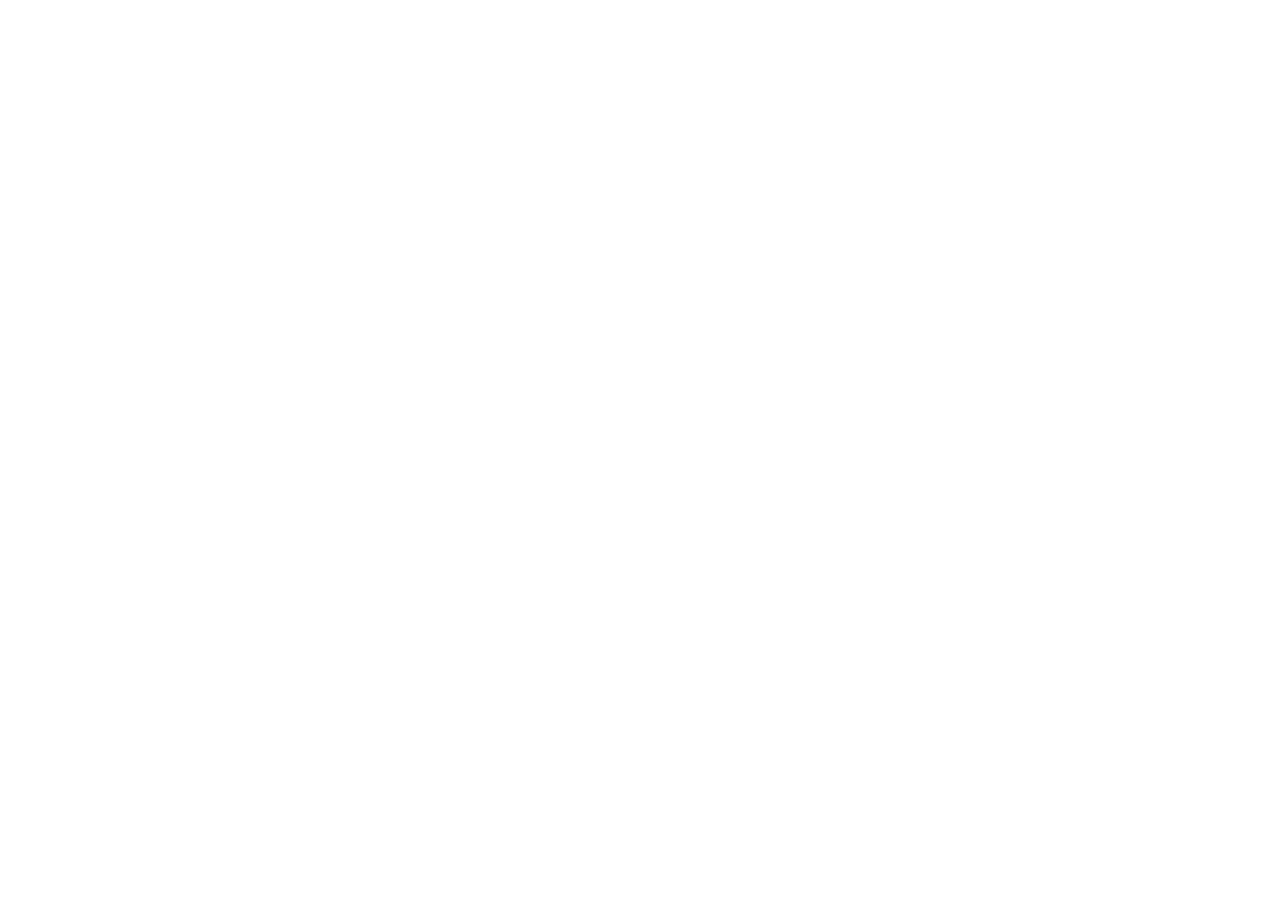
==== index.html @ 35215940 "responsive layout" ====
<!DOCTYPE html>
<html lang="en">
<head>
    <meta charset="UTF-8">
    <meta name="viewport" content="width=device-width, initial-scale=1.0">
    <title>Responsive Digen</title>
</head>
<body>
    
</body>
</html>
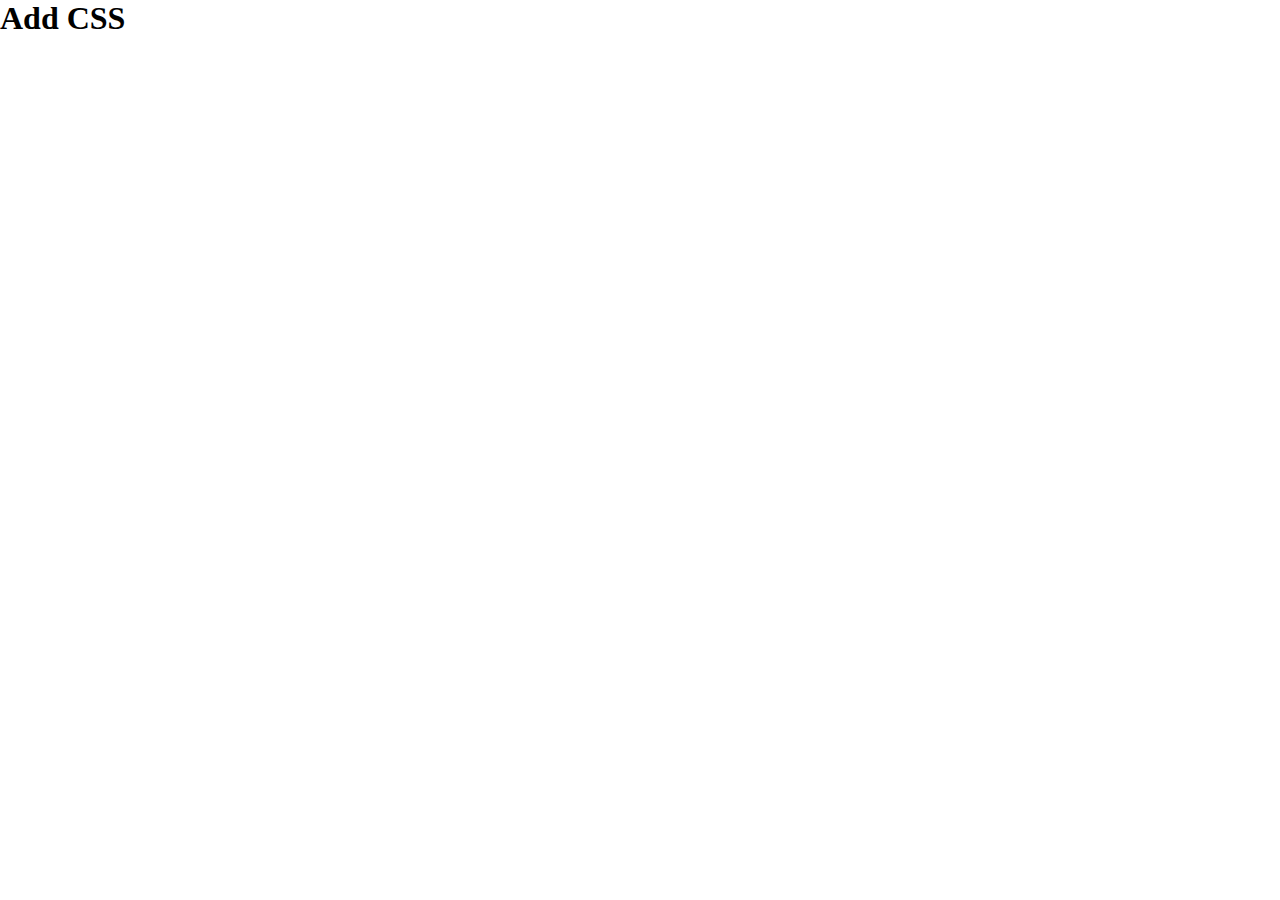
==== commit 7a2921df: "add css" ====
--- a/index.html
+++ b/index.html
@@ -4,8 +4,11 @@
     <meta charset="UTF-8">
     <meta name="viewport" content="width=device-width, initial-scale=1.0">
     <title>Responsive Digen</title>
+    <link rel="stylesheet" href="./style/style.css">
 </head>
 <body>
-    
+    <h1>
+        Add CSS  
+    </h1>
 </body>
 </html>--- a/style/style.css
+++ b/style/style.css
@@ -0,0 +1,4 @@
+*{
+    margin: 0;
+    padding: 0;
+}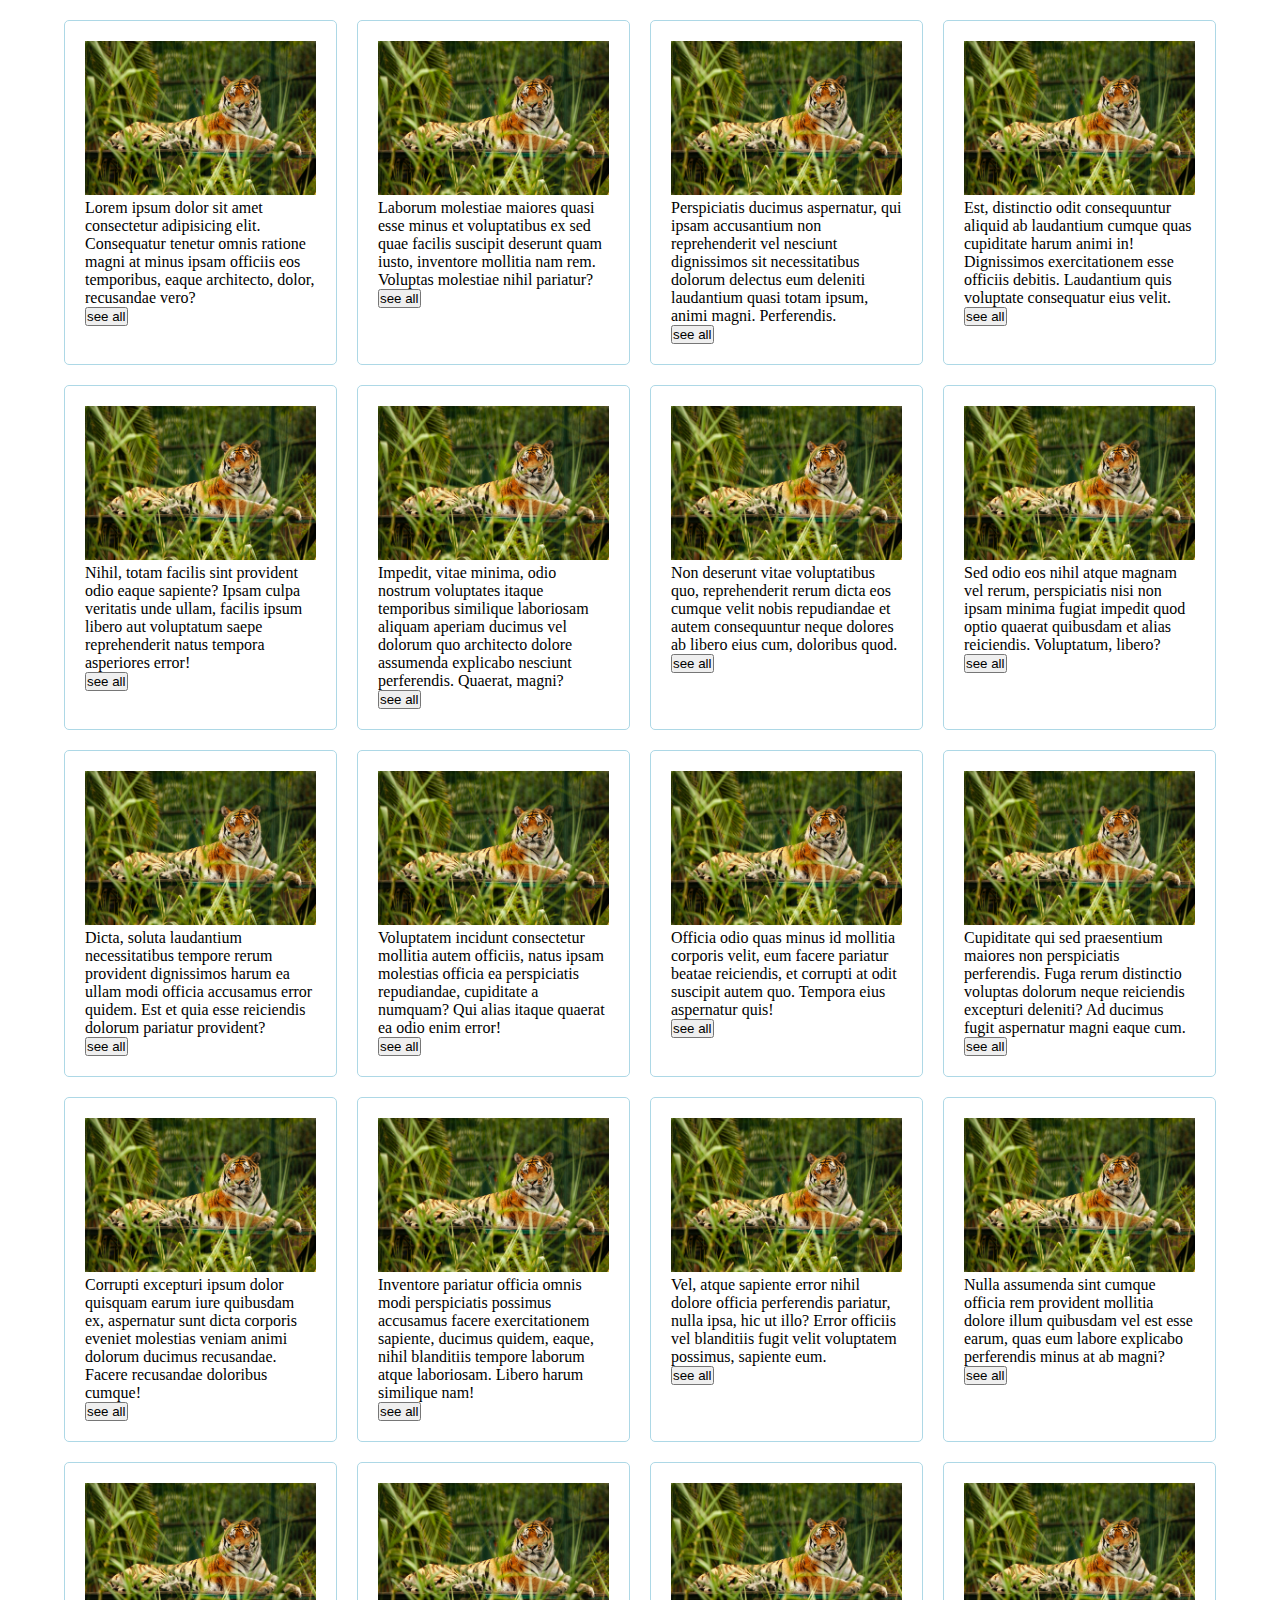
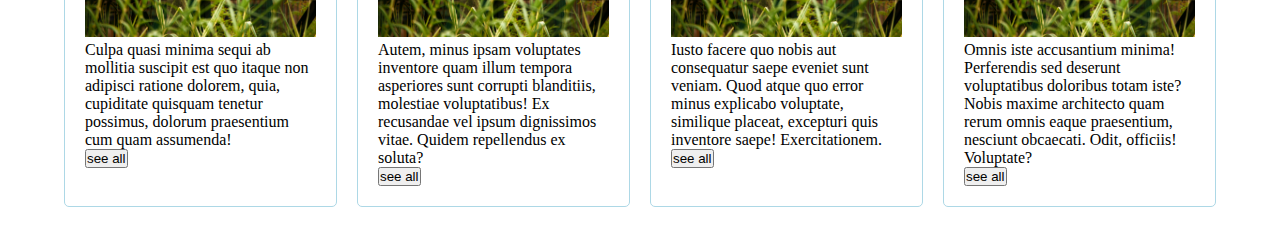
==== commit b2dde92e: "responsive card layout" ====
--- a/index.html
+++ b/index.html
@@ -1,14 +1,191 @@
 <!DOCTYPE html>
 <html lang="en">
+
 <head>
     <meta charset="UTF-8">
     <meta name="viewport" content="width=device-width, initial-scale=1.0">
     <title>Responsive Digen</title>
     <link rel="stylesheet" href="./style/style.css">
 </head>
+
 <body>
-    <h1>
-        Add CSS  
-    </h1>
+    <div class="container">
+        <div class="item">
+            <div class="image">
+                <img src="./images/tiger.jpg" alt="">
+
+            </div>
+            <p>Lorem ipsum dolor sit amet consectetur adipisicing elit. Consequatur tenetur omnis ratione magni at minus
+                ipsam officiis eos temporibus, eaque architecto, dolor, recusandae vero?</p>
+            <button>see all</button>
+        </div>
+        <div class="item">
+            <div class="image">
+                <img src="./images/tiger.jpg" alt="">
+
+            </div>
+            <p>Laborum molestiae maiores quasi esse minus et voluptatibus ex sed quae facilis suscipit deserunt quam
+                iusto, inventore mollitia nam rem. Voluptas molestiae nihil pariatur?</p>
+            <button>see all</button>
+        </div>
+        <div class="item">
+            <div class="image">
+                <img src="./images/tiger.jpg" alt="">
+
+            </div>
+            <p>Perspiciatis ducimus aspernatur, qui ipsam accusantium non reprehenderit vel nesciunt dignissimos sit
+                necessitatibus dolorum delectus eum deleniti laudantium quasi totam ipsum, animi magni. Perferendis.</p>
+            <button>see all</button>
+        </div>
+        <div class="item">
+            <div class="image">
+                <img src="./images/tiger.jpg" alt="">
+
+            </div>
+            <p>Est, distinctio odit consequuntur aliquid ab laudantium cumque quas cupiditate harum animi in!
+                Dignissimos exercitationem esse officiis debitis. Laudantium quis voluptate consequatur eius velit.</p>
+            <button>see all</button>
+        </div>
+        <div class="item">
+            <div class="image">
+                <img src="./images/tiger.jpg" alt="">
+
+            </div>
+            <p>Nihil, totam facilis sint provident odio eaque sapiente? Ipsam culpa veritatis unde ullam, facilis ipsum
+                libero aut voluptatum saepe reprehenderit natus tempora asperiores error!</p>
+            <button>see all</button>
+        </div>
+        <div class="item">
+            <div class="image">
+                <img src="./images/tiger.jpg" alt="">
+
+            </div>
+            <p>Impedit, vitae minima, odio nostrum voluptates itaque temporibus similique laboriosam aliquam aperiam
+                ducimus vel dolorum quo architecto dolore assumenda explicabo nesciunt perferendis. Quaerat, magni?</p>
+            <button>see all</button>
+        </div>
+        <div class="item">
+            <div class="image">
+                <img src="./images/tiger.jpg" alt="">
+
+            </div>
+            <p>Non deserunt vitae voluptatibus quo, reprehenderit rerum dicta eos cumque velit nobis repudiandae et
+                autem consequuntur neque dolores ab libero eius cum, doloribus quod.</p>
+            <button>see all</button>
+        </div>
+        <div class="item">
+            <div class="image">
+                <img src="./images/tiger.jpg" alt="">
+
+            </div>
+            <p>Sed odio eos nihil atque magnam vel rerum, perspiciatis nisi non ipsam minima fugiat impedit quod optio
+                quaerat quibusdam et alias reiciendis. Voluptatum, libero?</p>
+            <button>see all</button>
+        </div>
+        <div class="item">
+            <div class="image">
+                <img src="./images/tiger.jpg" alt="">
+
+            </div>
+            <p>Dicta, soluta laudantium necessitatibus tempore rerum provident dignissimos harum ea ullam modi officia
+                accusamus error quidem. Est et quia esse reiciendis dolorum pariatur provident?</p>
+            <button>see all</button>
+        </div>
+        <div class="item">
+            <img src="./images/tiger.jpg" alt="">
+            <p>Voluptatem incidunt consectetur mollitia autem officiis, natus ipsam molestias officia ea perspiciatis
+                repudiandae, cupiditate a numquam? Qui alias itaque quaerat ea odio enim error!</p>
+            <button>see all</button>
+        </div>
+        <div class="item">
+            <div class="image">
+                <img src="./images/tiger.jpg" alt="">
+
+            </div>
+            <p>Officia odio quas minus id mollitia corporis velit, eum facere pariatur beatae reiciendis, et corrupti at
+                odit suscipit autem quo. Tempora eius aspernatur quis!</p>
+            <button>see all</button>
+        </div>
+        <div class="item">
+            <div class="image">
+                <img src="./images/tiger.jpg" alt="">
+
+            </div>
+            <p>Cupiditate qui sed praesentium maiores non perspiciatis perferendis. Fuga rerum distinctio voluptas
+                dolorum neque reiciendis excepturi deleniti? Ad ducimus fugit aspernatur magni eaque cum.</p>
+            <button>see all</button>
+        </div>
+        <div class="item">
+            <div class="image">
+                <img src="./images/tiger.jpg" alt="">
+
+            </div>
+            <p>Corrupti excepturi ipsum dolor quisquam earum iure quibusdam ex, aspernatur sunt dicta corporis eveniet
+                molestias veniam animi dolorum ducimus recusandae. Facere recusandae doloribus cumque!</p>
+            <button>see all</button>
+        </div>
+        <div class="item">
+            <div class="image">
+                <img src="./images/tiger.jpg" alt="">
+
+            </div>
+            <p>Inventore pariatur officia omnis modi perspiciatis possimus accusamus facere exercitationem sapiente,
+                ducimus quidem, eaque, nihil blanditiis tempore laborum atque laboriosam. Libero harum similique nam!
+            </p>
+            <button>see all</button>
+        </div>
+        <div class="item">
+            <img src="./images/tiger.jpg" alt="">
+            <p>Vel, atque sapiente error nihil dolore officia perferendis pariatur, nulla ipsa, hic ut illo? Error
+                officiis vel blanditiis fugit velit voluptatem possimus, sapiente eum.</p>
+            <button>see all</button>
+        </div>
+        <div class="item">
+            <div class="image">
+                <img src="./images/tiger.jpg" alt="">
+
+            </div>
+            <p>Nulla assumenda sint cumque officia rem provident mollitia dolore illum quibusdam vel est esse earum,
+                quas eum labore explicabo perferendis minus at ab magni?</p>
+            <button>see all</button>
+        </div>
+        <div class="item">
+            <div class="image">
+                <img src="./images/tiger.jpg" alt="">
+
+            </div>
+            <p>Culpa quasi minima sequi ab mollitia suscipit est quo itaque non adipisci ratione dolorem, quia,
+                cupiditate quisquam tenetur possimus, dolorum praesentium cum quam assumenda!</p>
+            <button>see all</button>
+        </div>
+        <div class="item">
+            <div class="image">
+                <img src="./images/tiger.jpg" alt="">
+
+            </div>
+            <p>Autem, minus ipsam voluptates inventore quam illum tempora asperiores sunt corrupti blanditiis, molestiae
+                voluptatibus! Ex recusandae vel ipsum dignissimos vitae. Quidem repellendus ex soluta?</p>
+            <button>see all</button>
+        </div>
+        <div class="item">
+            <div class="image">
+                <img src="./images/tiger.jpg" alt="">
+
+            </div>
+            <p>Iusto facere quo nobis aut consequatur saepe eveniet sunt veniam. Quod atque quo error minus explicabo
+                voluptate, similique placeat, excepturi quis inventore saepe! Exercitationem.</p>
+            <button>see all</button>
+        </div>
+        <div class="item">
+            <div class="image">
+                <img src="./images/tiger.jpg" alt="">
+
+            </div>
+            <p>Omnis iste accusantium minima! Perferendis sed deserunt voluptatibus doloribus totam iste? Nobis maxime
+                architecto quam rerum omnis eaque praesentium, nesciunt obcaecati. Odit, officiis! Voluptate?</p>
+            <button>see all</button>
+        </div>
+    </div>
 </body>
+
 </html>--- a/style/style.css
+++ b/style/style.css
@@ -1,4 +1,44 @@
 *{
     margin: 0;
     padding: 0;
+}
+.container{
+    width: 90%;
+    display: grid;
+    grid-template-columns: repeat(4,1fr);
+    gap: 20px;
+    margin: 20px auto;
+}
+.item img{
+    width: 100%;
+
+}
+.item{
+    padding: 20px;
+    border-radius: 5px;
+    border: 1px solid lightblue;
+    transition: 1s;
+}
+.item:hover{
+    border: 1px solid rgba(240, 13, 191, 0.112);
+
+    box-shadow: 10px 10px 40px 10px rgba(118, 116, 116, 0.397);
+}
+@media  screen and (max-width: 600px) {
+    .container{
+        width: 90%;
+        display: grid;
+        grid-template-columns: repeat(1,1fr);
+        gap: 10px;
+        margin: 20px auto;
+    }
+  }
+@media screen and (min-width:601px) and (max-width:1000px) {
+    .container{
+        width: 90%;
+        display: grid;
+        grid-template-columns: repeat(2,1fr);
+        gap: 10px;
+        margin: 20px auto;
+    }
 }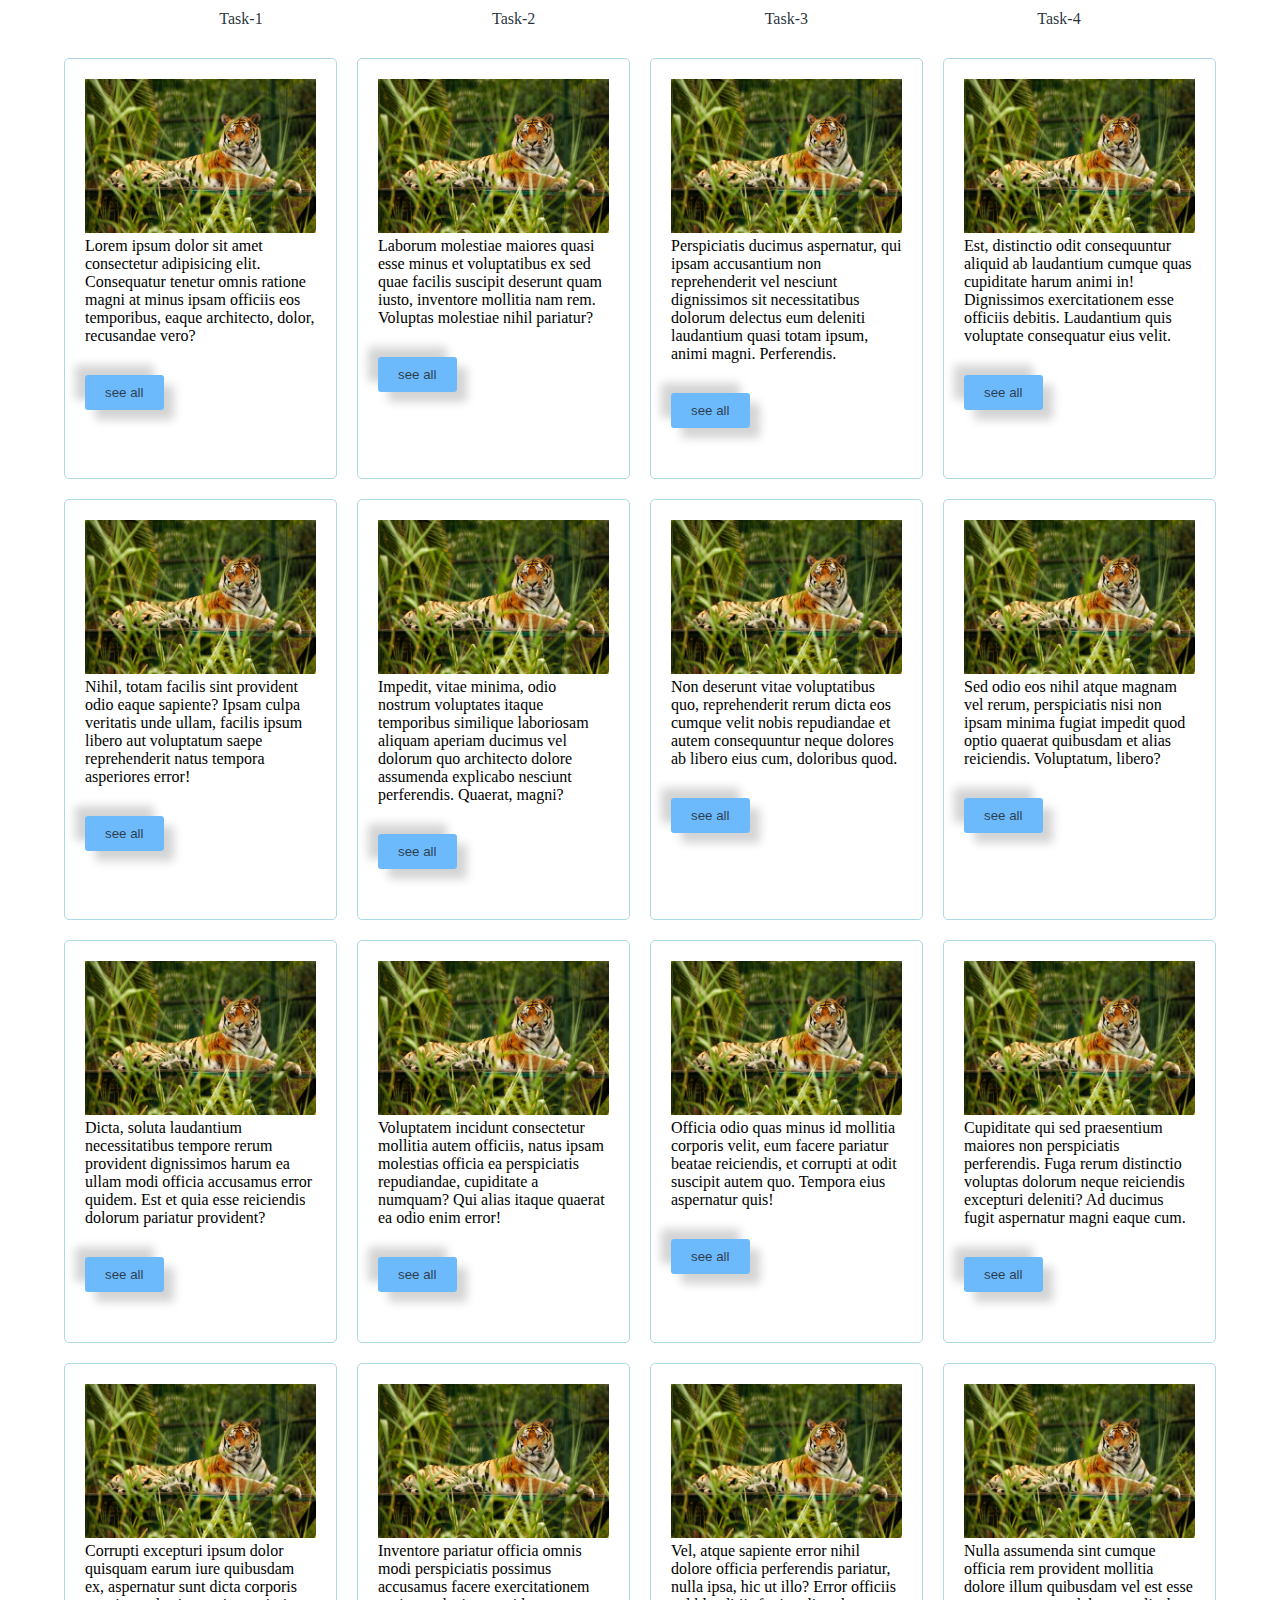
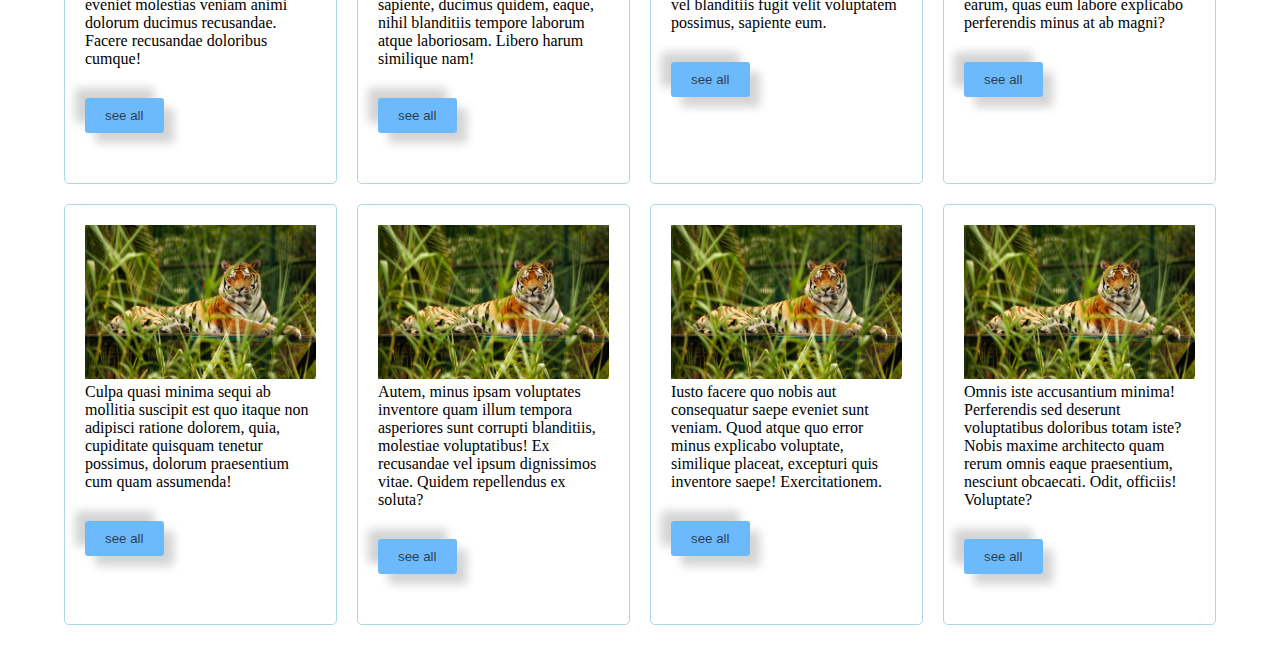
==== commit 1bb65d49: "button style and navbar add" ====
--- a/index.html
+++ b/index.html
@@ -9,6 +9,16 @@
 </head>
 
 <body>
+    <div>
+        <nav>
+            <ul>
+                <li><a href="">Task-1</a></li>
+                <li><a href="">Task-2</a></li>
+                <li><a href="">Task-3</a></li>
+                <li><a href="">Task-4</a></li>
+            </ul>
+        </nav>
+    </div>
     <div class="container">
         <div class="item">
             <div class="image">
--- a/style/style.css
+++ b/style/style.css
@@ -1,6 +1,21 @@
 *{
     margin: 0;
     padding: 0;
+}
+button{
+    padding: 10px 20px;
+    background-color: rgba(15, 141, 250, 0.61);
+    border: none;
+    outline: none;
+    border-radius: 3px;
+    color: rgba(25, 24, 24, 0.79);
+    margin: 30px 0px;
+    box-shadow: 10px 10px 10px  rgba(0, 0, 0, 0.174),-10px -10px 10px  rgba(0, 0, 0, 0.174);
+    transition: 1s;
+}
+button:hover{
+    box-shadow: 0px 0px 0px  rgba(0, 0, 0, 0.174),0px 0px 0px  rgba(0, 0, 0, 0.174);
+
 }
 .container{
     width: 90%;
@@ -24,6 +39,34 @@
 
     box-shadow: 10px 10px 40px 10px rgba(118, 116, 116, 0.397);
 }
+
+nav{
+    width: 100%;
+    height: fit-content;
+    padding: 10px;
+}
+ul{
+    display: flex;
+    flex-direction: row;
+    align-items: center;
+    justify-content: space-evenly;
+}
+
+li{
+    list-style: none;
+
+}
+a{
+    text-decoration: none;
+    color: rgba(2, 13, 23, 0.872);
+    padding: 10px 20px;
+    border-radius: 2px;
+    
+}
+a:hover{
+    background-color: rgba(130, 188, 239, 0.76);
+    transition: 1s;
+}
 @media  screen and (max-width: 600px) {
     .container{
         width: 90%;
